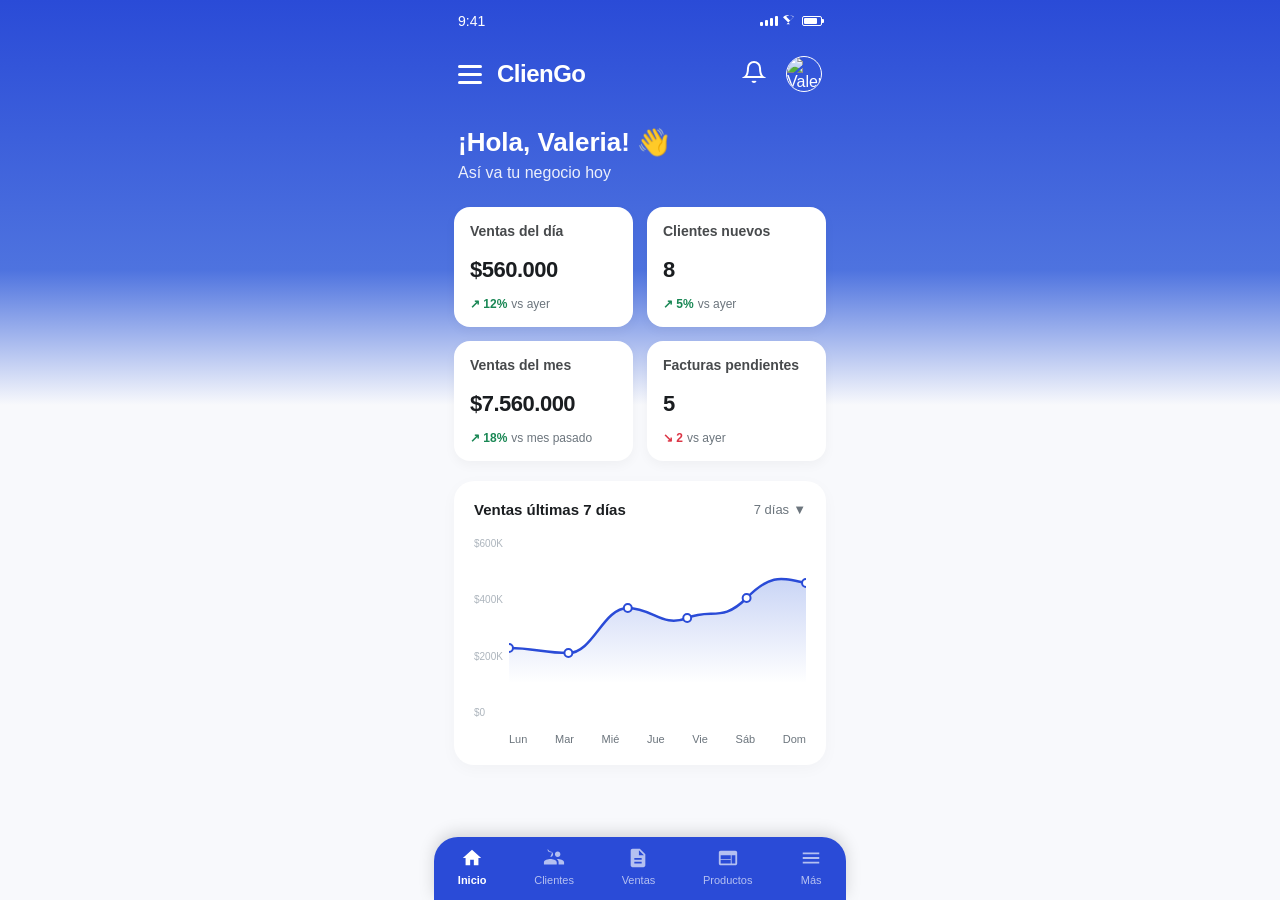
==== index.html @ 51639cb2 "first commit" ====
<!DOCTYPE html>
<html lang="es">
<head>
    <meta charset="UTF-8">
    <meta name="viewport" content="width=device-width, initial-scale=1.0">
    <title>ClienGo Dashboard</title>
    <link rel="stylesheet" href="Css/index.css">
</head>
<body>

    <div class="app-container">
        
        <div class="status-bar">
            <div class="status-time">9:41</div>
            <div class="status-icons">
                <div class="icon-signal">
                    <span></span><span></span><span></span><span></span>
                </div>
                <div class="icon-wifi">
                    <svg width="14" height="14" viewBox="0 0 24 24" fill="currentColor"><path d="M12 21l-12-12c2.4-2.4 5.6-3.7 9-3.7s6.6 1.3 9 3.7l-12 12zm0-15.5c-2.4 0-4.7.9-6.4 2.6l6.4 6.4 6.4-6.4c-1.7-1.7-4-2.6-6.4-2.6z"/></svg>
                </div>
                <div class="icon-battery">
                    <div class="icon-battery-level"></div>
                </div>
            </div>
        </div>

        <header>
            <div class="header-left">
                <div class="menu-btn">
                    <span></span>
                    <span></span>
                    <span></span>
                </div>
                <div class="logo">ClienGo</div>
            </div>
            <div class="header-right">
                <div class="notification-btn">
                    <svg viewBox="0 0 24 24">
                        <path d="M18 8A6 6 0 0 0 6 8c0 7-3 9-3 9h18s-3-2-3-9M13.73 21a2 2 0 0 1-3.46 0"></path>
                    </svg>
                </div>
                <div class="avatar">
                    <img src="https://images.unsplash.com/photo-1534528741775-53994a69daeb?auto=format&fit=crop&q=80&w=100" alt="Valeria">
                </div>
            </div>
        </header>

        <div class="welcome-section">
            <div class="welcome-title">¡Hola, Valeria! 👋</div>
            <div class="welcome-subtitle">Así va tu negocio hoy</div>
        </div>

        <div class="dashboard-grid">
            <div class="card">
                <div class="card-title">Ventas del día</div>
                <div class="card-value">$560.000</div>
                <div class="card-stat">
                    <span class="stat-up">↗ 12%</span> vs ayer
                </div>
            </div>
            <div class="card">
                <div class="card-title">Clientes nuevos</div>
                <div class="card-value">8</div>
                <div class="card-stat">
                    <span class="stat-up">↗ 5%</span> vs ayer
                </div>
            </div>
            <div class="card">
                <div class="card-title">Ventas del mes</div>
                <div class="card-value">$7.560.000</div>
                <div class="card-stat">
                    <span class="stat-up">↗ 18%</span> vs mes pasado
                </div>
            </div>
            <div class="card">
                <div class="card-title">Facturas pendientes</div>
                <div class="card-value">5</div>
                <div class="card-stat">
                    <span class="stat-down">↘ 2</span> vs ayer
                </div>
            </div>
        </div>

        <div class="chart-section">
            <div class="chart-header">
                <div class="chart-title">Ventas últimas 7 días</div>
                <div class="chart-dropdown">7 días <span>▼</span></div>
            </div>
            
            <div class="chart-container">
                <div class="y-axis">
                    <div>$600K</div>
                    <div>$400K</div>
                    <div>$200K</div>
                    <div>$0</div>
                </div>
                
                <div class="chart-svg-wrap">
                    <svg viewBox="0 0 300 145" preserveAspectRatio="none">
                        <defs>
                            <linearGradient id="chart-grad" x1="0" y1="0" x2="0" y2="1">
                                <stop offset="0%" stop-color="#4E73DF" stop-opacity="0.3"/>
                                <stop offset="100%" stop-color="#4E73DF" stop-opacity="0.0"/>
                            </linearGradient>
                        </defs>
                        <path d="M 0 110 C 25 110, 35 115, 60 115 C 85 115, 95 70, 120 70 C 145 70, 155 90, 180 80 C 205 70, 215 85, 240 60 C 265 35, 275 40, 300 45 L 300 145 L 0 145 Z" fill="url(#chart-grad)"/>
                        <path d="M 0 110 C 25 110, 35 115, 60 115 C 85 115, 95 70, 120 70 C 145 70, 155 90, 180 80 C 205 70, 215 85, 240 60 C 265 35, 275 40, 300 45" fill="none" stroke="#2A4BD7" stroke-width="2.5"/>
                        
                        <circle cx="0" cy="110" r="4" fill="#FFF" stroke="#2A4BD7" stroke-width="2"/>
                        <circle cx="60" cy="115" r="4" fill="#FFF" stroke="#2A4BD7" stroke-width="2"/>
                        <circle cx="120" cy="70" r="4" fill="#FFF" stroke="#2A4BD7" stroke-width="2"/>
                        <circle cx="180" cy="80" r="4" fill="#FFF" stroke="#2A4BD7" stroke-width="2"/>
                        <circle cx="240" cy="60" r="4" fill="#FFF" stroke="#2A4BD7" stroke-width="2"/>
                        <circle cx="300" cy="45" r="4" fill="#FFF" stroke="#2A4BD7" stroke-width="2"/>
                    </svg>
                </div>
            </div>
            
            <div class="x-axis">
                <div>Lun</div>
                <div>Mar</div>
                <div>Mié</div>
                <div>Jue</div>
                <div>Vie</div>
                <div>Sáb</div>
                <div>Dom</div>
            </div>
        </div>

        <nav class="bottom-nav">
            <div class="nav-item active">
                <svg viewBox="0 0 24 24"><path d="M10 20v-6h4v6h5v-8h3L12 3 2 12h3v8z"/></svg>
                <div>Inicio</div>
            </div>
            <div class="nav-item">
                <svg viewBox="0 0 24 24"><path d="M16 11c1.66 0 2.99-1.34 2.99-3S17.66 5 16 5c-1.66 0-3 1.34-3 3s1.34 3 3 3zm-8 0c1.66 0 2.99-1.34 2.99-3S9.66 5 8 5C6.34 5 5 1.34 5 3s1.34 3 5 3zm0 2c-2.33 0-7 1.17-7 3.5V19h14v-2.5c0-2.33-4.67-3.5-7-3.5zm8 0c-.29 0-.62.02-.97.05 1.16.84 1.97 1.97 1.97 3.45V19h6v-2.5c0-2.33-4.67-3.5-7-3.5z"/></svg>
                <div>Clientes</div>
            </div>
            <div class="nav-item">
                <svg viewBox="0 0 24 24"><path d="M14 2H6c-1.1 0-1.99.89-1.99 2L4 20c0 1.1.89 2 1.99 2H18c1.1 0 2-.9 2-2V8l-6-6zm2 16H8v-2h8v2zm0-4H8v-2h8v2zm-3-5V3.5L18.5 9H13z"/></svg>
                <div>Ventas</div>
            </div>
            <div class="nav-item">
                <svg viewBox="0 0 24 24"><path d="M20 4H4c-1.1 0-1.99.89-1.99 2L2 18c0 1.1.9 2 2 2h16c1.1 0 2-.9 2-2V6c0-1.1-.9-2-2-2zm-5 14H4v-4h11v4zm0-5H4V9h11v4zm5 5h-4V9h4v9z"/></svg>
                <div>Productos</div>
            </div>
            <div class="nav-item">
                <svg viewBox="0 0 24 24"><path d="M3 18h18v-2H3v2zm0-5h18v-2H3v2zm0-7v2h18V6H3z"/></svg>
                <div>Más</div>
            </div>
        </nav>

    </div>

</body>
</html>
---- Css/index.css ----
* {
            margin: 0;
            padding: 0;
            box-sizing: border-box;
            font-family: -apple-system, BlinkMacSystemFont, "Segoe UI", Roboto, Helvetica, Arial, sans-serif;
        }

        :root {
            --primary-blue: #2A4BD7;
            --gradient-bg: linear-gradient(180deg, #2A4BD7 0%, #4E73DF 30%, #F8F9FC 45%, #F8F9FC 100%);
            --text-white: #FFFFFF;
            --text-dark: #1A1D20;
            --text-muted: #6C757D;
            --card-bg: #FFFFFF;
            --green-up: #198754;
            --red-down: #DC3545;
            --border-light: #E9ECEF;
        }

        body {
            background: var(--gradient-bg);
            min-height: 100vh;
            display: flex;
            justify-content: center;
            color: var(--text-dark);
        }

        /* Contenedor tipo pantalla de smartphone */
        .app-container {
            width: 100%;
            max-width: 412px;
            min-height: 100vh;
            position: relative;
            padding-bottom: 80px; /* Espacio para el navbar inferior */
        }

        /* --- STATUS BAR SIMULADA --- */
        .status-bar {
            display: flex;
            justify-content: space-between;
            align-items: center;
            padding: 12px 24px;
            color: var(--text-white);
            font-size: 14px;
            font-weight: 500;
        }

        .status-icons {
            display: flex;
            gap: 5px;
            align-items: center;
        }

        .icon-signal {
            display: flex;
            align-items: flex-end;
            gap: 2px;
            height: 10px;
        }
        .icon-signal span {
            width: 3px;
            background-color: currentColor;
            border-radius: 1px;
        }
        .icon-signal span:nth-child(1) { height: 4px; }
        .icon-signal span:nth-child(2) { height: 6px; }
        .icon-signal span:nth-child(3) { height: 8px; }
        .icon-signal span:nth-child(4) { height: 10px; }

        .icon-battery {
            width: 20px;
            height: 10px;
            border: 1px solid currentColor;
            border-radius: 2px;
            position: relative;
            padding: 1px;
        }
        .icon-battery::after {
            content: '';
            position: absolute;
            right: -3px;
            top: 2px;
            width: 2px;
            height: 4px;
            background-color: currentColor;
            border-radius: 0 1px 1px 0;
        }
        .icon-battery-level {
            height: 100%;
            width: 80%;
            background-color: currentColor;
            border-radius: 1px;
        }

        /* --- ENCABEZADO / HEADER --- */
        header {
            display: flex;
            justify-content: space-between;
            align-items: center;
            padding: 15px 24px;
            color: var(--text-white);
        }

        .header-left {
            display: flex;
            align-items: center;
            gap: 15px;
        }

        .menu-btn {
            display: flex;
            flex-direction: column;
            gap: 5px;
            cursor: pointer;
        }
        .menu-btn span {
            width: 24px;
            height: 3px;
            background-color: var(--text-white);
            border-radius: 2px;
        }

        .logo {
            font-size: 24px;
            font-weight: bold;
            letter-spacing: -0.5px;
        }

        .header-right {
            display: flex;
            align-items: center;
            gap: 20px;
        }

        .notification-btn {
            position: relative;
            cursor: pointer;
        }
        .notification-btn svg {
            width: 24px;
            height: 24px;
            fill: none;
            stroke: currentColor;
            stroke-width: 2;
        }

        .avatar {
            width: 36px;
            height: 36px;
            border-radius: 50%;
            overflow: hidden;
            border: 1.5px solid var(--text-white);
        }
        .avatar img {
            width: 100%;
            height: 100%;
            object-fit: cover;
        }

        /* --- SECCIÓN BIENVENIDA --- */
        .welcome-section {
            padding: 20px 24px 25px 24px;
            color: var(--text-white);
        }

        .welcome-title {
            font-size: 26px;
            font-weight: 700;
            margin-bottom: 6px;
            display: flex;
            align-items: center;
            gap: 8px;
        }

        .welcome-subtitle {
            font-size: 16px;
            font-weight: 400;
            opacity: 0.9;
        }

        /* --- DASHBOARD GRID (TARJETAS) --- */
        .dashboard-grid {
            display: grid;
            grid-template-columns: 1fr 1fr;
            gap: 14px;
            padding: 0 20px;
            margin-bottom: 20px;
        }

        .card {
            background-color: var(--card-bg);
            border-radius: 16px;
            padding: 16px;
            box-shadow: 0 4px 12px rgba(0, 0, 0, 0.04);
            display: flex;
            flex-direction: column;
            justify-content: space-between;
            min-height: 120px;
        }

        .card-title {
            font-size: 14px;
            color: var(--text-dark);
            font-weight: 600;
            opacity: 0.8;
        }

        .card-value {
            font-size: 22px;
            font-weight: 700;
            color: var(--text-dark);
            margin: 10px 0 6px 0;
            letter-spacing: -0.5px;
        }

        .card-stat {
            font-size: 12px;
            font-weight: 500;
            color: var(--text-muted);
            display: flex;
            align-items: center;
            gap: 4px;
        }

        .stat-up {
            color: var(--green-up);
            font-weight: 600;
        }

        .stat-down {
            color: var(--red-down);
            font-weight: 600;
        }

        /* --- SECCIÓN GRÁFICO --- */
        .chart-section {
            background-color: var(--card-bg);
            margin: 0 20px;
            border-radius: 20px;
            padding: 20px;
            box-shadow: 0 4px 16px rgba(0, 0, 0, 0.03);
        }

        .chart-header {
            display: flex;
            justify-content: space-between;
            align-items: center;
            margin-bottom: 20px;
        }

        .chart-title {
            font-size: 15px;
            font-weight: 700;
            color: var(--text-dark);
        }

        .chart-dropdown {
            font-size: 13px;
            color: var(--text-muted);
            font-weight: 500;
            display: flex;
            align-items: center;
            gap: 4px;
            cursor: pointer;
        }

        /* SVG del Gráfico e Indicadores del Eje Y */
        .chart-container {
            position: relative;
            width: 100%;
            height: 180px;
        }

        .y-axis {
            position: absolute;
            left: 0;
            top: 0;
            height: 100%;
            display: flex;
            flex-direction: column;
            justify-content: space-between;
            font-size: 10px;
            color: #ADB5BD;
            font-weight: 500;
            z-index: 2;
        }

        /* Contenedor del trazado SVG plano */
        .chart-svg-wrap {
            position: absolute;
            left: 35px;
            right: 0;
            top: 0;
            height: 145px;
        }

        .chart-svg-wrap svg {
            width: 100%;
            height: 100%;
        }

        /* Días en el Eje X */
        .x-axis {
            display: flex;
            justify-content: space-between;
            padding-left: 35px;
            margin-top: 15px;
            font-size: 11px;
            color: var(--text-muted);
            font-weight: 500;
        }

        /* --- MENÚ DE NAVEGACIÓN INFERIOR --- */
        .bottom-nav {
            position: fixed;
            bottom: 0;
            width: 100%;
            max-width: 412px;
            background-color: var(--primary-blue);
            display: flex;
            justify-content: space-around;
            align-items: center;
            padding: 10px 0 14px 0;
            border-top-left-radius: 24px;
            border-top-right-radius: 24px;
            box-shadow: 0 -4px 16px rgba(0, 0, 0, 0.15);
            z-index: 10;
        }

        .nav-item {
            display: flex;
            flex-direction: column;
            align-items: center;
            color: rgba(255, 255, 255, 0.65);
            font-size: 11px;
            font-weight: 500;
            text-decoration: none;
            gap: 5px;
            cursor: pointer;
        }

        .nav-item.active {
            color: var(--text-white);
            font-weight: 600;
        }

        .nav-item svg {
            width: 22px;
            height: 22px;
            fill: currentColor;
        }
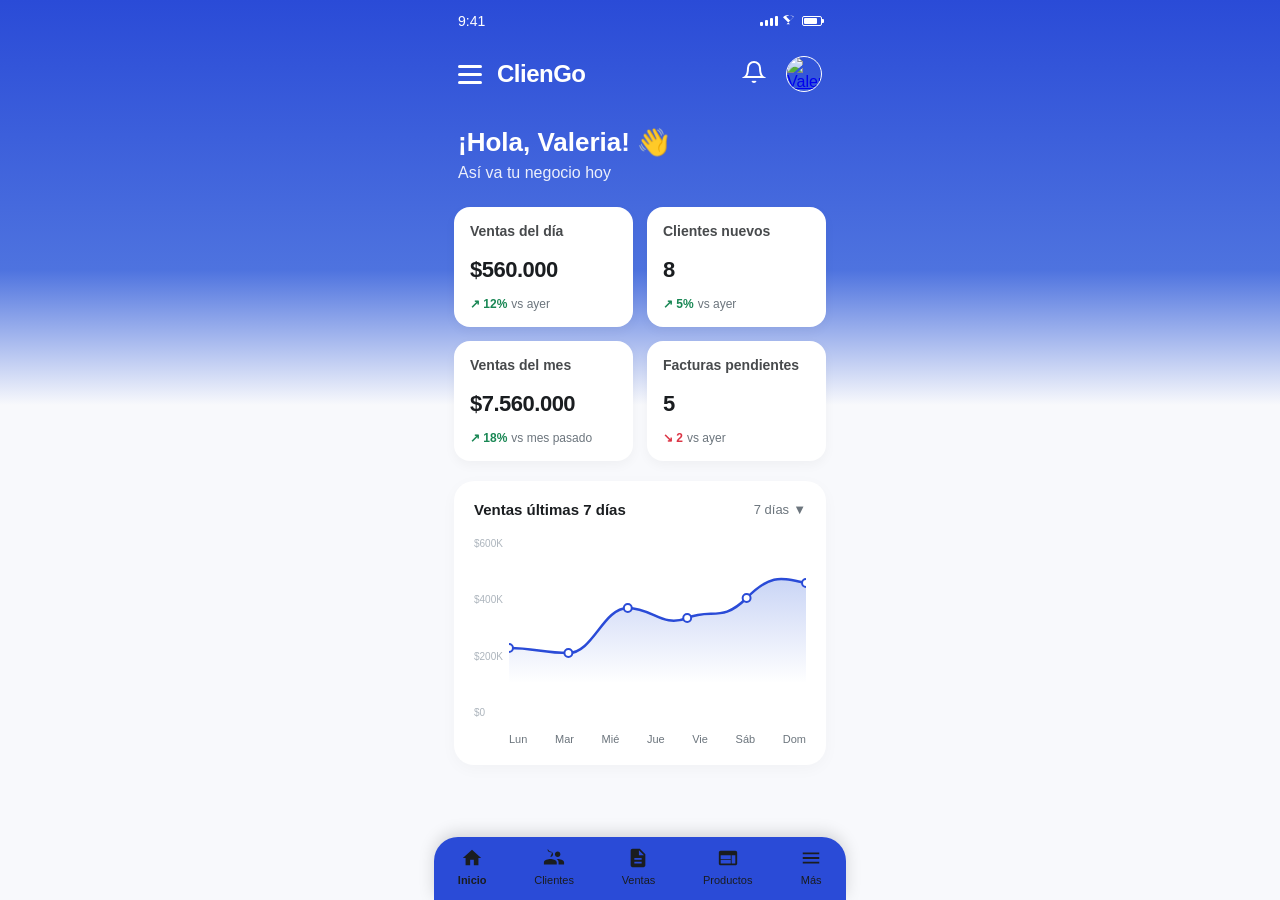
==== commit 361f7672: "se agrego el resto de paginas y sus vinculaciones" ====
--- a/index.html
+++ b/index.html
@@ -3,7 +3,7 @@
 <head>
     <meta charset="UTF-8">
     <meta name="viewport" content="width=device-width, initial-scale=1.0">
-    <title>ClienGo Dashboard</title>
+    <title>ClienGo Inicio</title>
     <link rel="stylesheet" href="Css/index.css">
 </head>
 <body>
@@ -41,7 +41,9 @@
                     </svg>
                 </div>
                 <div class="avatar">
-                    <img src="https://images.unsplash.com/photo-1534528741775-53994a69daeb?auto=format&fit=crop&q=80&w=100" alt="Valeria">
+                    <a href="/paginas/otros.html" style="display: block; border-radius: 50%;">
+                        <img src="https://images.unsplash.com/photo-1534528741775-53994a69daeb?auto=format&fit=crop&q=80&w=100" alt="Valeria">
+                    </a>
                 </div>
             </div>
         </header>
@@ -52,104 +54,117 @@
         </div>
 
         <div class="dashboard-grid">
-            <div class="card">
-                <div class="card-title">Ventas del día</div>
-                <div class="card-value">$560.000</div>
-                <div class="card-stat">
-                    <span class="stat-up">↗ 12%</span> vs ayer
+    <!-- Tarjeta 1: Ventas del día -->
+    <a href="/paginas/dashboard.html" style="text-decoration: none; color: inherit; display: block;">
+        <div class="card" style="cursor: pointer;">
+            <div class="card-title">Ventas del día</div>
+            <div class="card-value">$560.000</div>
+            <div class="card-stat">
+                <span class="stat-up">↗ 12%</span> vs ayer
+            </div>
+        </div>
+    </a>
+
+    <!-- Tarjeta 2: Clientes nuevos -->
+    <div class="card">
+        <div class="card-title">Clientes nuevos</div>
+        <div class="card-value">8</div>
+        <div class="card-stat">
+            <span class="stat-up">↗ 5%</span> vs ayer
+        </div>
+    </div>
+        
+    <!-- Tarjeta 3: Ventas del mes -->
+    <a href="/paginas/dashboard.html" style="text-decoration: none; color: inherit; display: block;">
+        <div class="card" style="cursor: pointer;">
+            <div class="card-title">Ventas del mes</div>
+            <div class="card-value">$7.560.000</div>
+            <div class="card-stat">
+                <span class="stat-up">↗ 18%</span> vs mes pasado
+            </div>
+        </div>
+    </a>
+
+    <!-- Tarjeta 4: Facturas pendientes -->
+    <div class="card">
+        <div class="card-title">Facturas pendientes</div>
+        <div class="card-value">5</div>
+        <div class="card-stat">
+            <span class="stat-down">↘ 2</span> vs ayer
+        </div>
+    </div>
+</div>
+
+        <a href="/paginas/dashboard.html" class="chart-link-wrapper" style="text-decoration: none; color: inherit; display: block;">
+            <div class="chart-section">
+                <div class="chart-header">
+                    <div class="chart-title">Ventas últimas 7 días</div>
+                    <div class="chart-dropdown">7 días <span>▼</span></div>
+                </div>
+                
+                <div class="chart-container">
+                    <div class="y-axis">
+                        <div>$600K</div>
+                        <div>$400K</div>
+                        <div>$200K</div>
+                        <div>$0</div>
+                    </div>
+                    
+                    <div class="chart-svg-wrap">
+                        <svg viewBox="0 0 300 145" preserveAspectRatio="none">
+                            <defs>
+                                <linearGradient id="chart-grad" x1="0" y1="0" x2="0" y2="1">
+                                    <stop offset="0%" stop-color="#4E73DF" stop-opacity="0.3"/>
+                                    <stop offset="100%" stop-color="#4E73DF" stop-opacity="0.0"/>
+                                </linearGradient>
+                            </defs>
+                            <path d="M 0 110 C 25 110, 35 115, 60 115 C 85 115, 95 70, 120 70 C 145 70, 155 90, 180 80 C 205 70, 215 85, 240 60 C 265 35, 275 40, 300 45 L 300 145 L 0 145 Z" fill="url(#chart-grad)"/>
+                            <path d="M 0 110 C 25 110, 35 115, 60 115 C 85 115, 95 70, 120 70 C 145 70, 155 90, 180 80 C 205 70, 215 85, 240 60 C 265 35, 275 40, 300 45" fill="none" stroke="#2A4BD7" stroke-width="2.5"/>
+                            
+                            <circle cx="0" cy="110" r="4" fill="#FFF" stroke="#2A4BD7" stroke-width="2"/>
+                            <circle cx="60" cy="115" r="4" fill="#FFF" stroke="#2A4BD7" stroke-width="2"/>
+                            <circle cx="120" cy="70" r="4" fill="#FFF" stroke="#2A4BD7" stroke-width="2"/>
+                            <circle cx="180" cy="80" r="4" fill="#FFF" stroke="#2A4BD7" stroke-width="2"/>
+                            <circle cx="240" cy="60" r="4" fill="#FFF" stroke="#2A4BD7" stroke-width="2"/>
+                            <circle cx="300" cy="45" r="4" fill="#FFF" stroke="#2A4BD7" stroke-width="2"/>
+                        </svg>
+                    </div>
+                </div>
+                
+                <div class="x-axis">
+                    <div>Lun</div>
+                    <div>Mar</div>
+                    <div>Mié</div>
+                    <div>Jue</div>
+                    <div>Vie</div>
+                    <div>Sáb</div>
+                    <div>Dom</div>
                 </div>
             </div>
-            <div class="card">
-                <div class="card-title">Clientes nuevos</div>
-                <div class="card-value">8</div>
-                <div class="card-stat">
-                    <span class="stat-up">↗ 5%</span> vs ayer
-                </div>
-            </div>
-            <div class="card">
-                <div class="card-title">Ventas del mes</div>
-                <div class="card-value">$7.560.000</div>
-                <div class="card-stat">
-                    <span class="stat-up">↗ 18%</span> vs mes pasado
-                </div>
-            </div>
-            <div class="card">
-                <div class="card-title">Facturas pendientes</div>
-                <div class="card-value">5</div>
-                <div class="card-stat">
-                    <span class="stat-down">↘ 2</span> vs ayer
-                </div>
-            </div>
-        </div>
+        </a>
 
-        <div class="chart-section">
-            <div class="chart-header">
-                <div class="chart-title">Ventas últimas 7 días</div>
-                <div class="chart-dropdown">7 días <span>▼</span></div>
-            </div>
-            
-            <div class="chart-container">
-                <div class="y-axis">
-                    <div>$600K</div>
-                    <div>$400K</div>
-                    <div>$200K</div>
-                    <div>$0</div>
-                </div>
-                
-                <div class="chart-svg-wrap">
-                    <svg viewBox="0 0 300 145" preserveAspectRatio="none">
-                        <defs>
-                            <linearGradient id="chart-grad" x1="0" y1="0" x2="0" y2="1">
-                                <stop offset="0%" stop-color="#4E73DF" stop-opacity="0.3"/>
-                                <stop offset="100%" stop-color="#4E73DF" stop-opacity="0.0"/>
-                            </linearGradient>
-                        </defs>
-                        <path d="M 0 110 C 25 110, 35 115, 60 115 C 85 115, 95 70, 120 70 C 145 70, 155 90, 180 80 C 205 70, 215 85, 240 60 C 265 35, 275 40, 300 45 L 300 145 L 0 145 Z" fill="url(#chart-grad)"/>
-                        <path d="M 0 110 C 25 110, 35 115, 60 115 C 85 115, 95 70, 120 70 C 145 70, 155 90, 180 80 C 205 70, 215 85, 240 60 C 265 35, 275 40, 300 45" fill="none" stroke="#2A4BD7" stroke-width="2.5"/>
-                        
-                        <circle cx="0" cy="110" r="4" fill="#FFF" stroke="#2A4BD7" stroke-width="2"/>
-                        <circle cx="60" cy="115" r="4" fill="#FFF" stroke="#2A4BD7" stroke-width="2"/>
-                        <circle cx="120" cy="70" r="4" fill="#FFF" stroke="#2A4BD7" stroke-width="2"/>
-                        <circle cx="180" cy="80" r="4" fill="#FFF" stroke="#2A4BD7" stroke-width="2"/>
-                        <circle cx="240" cy="60" r="4" fill="#FFF" stroke="#2A4BD7" stroke-width="2"/>
-                        <circle cx="300" cy="45" r="4" fill="#FFF" stroke="#2A4BD7" stroke-width="2"/>
-                    </svg>
-                </div>
-            </div>
-            
-            <div class="x-axis">
-                <div>Lun</div>
-                <div>Mar</div>
-                <div>Mié</div>
-                <div>Jue</div>
-                <div>Vie</div>
-                <div>Sáb</div>
-                <div>Dom</div>
-            </div>
-        </div>
-
-        <nav class="bottom-nav">
-            <div class="nav-item active">
-                <svg viewBox="0 0 24 24"><path d="M10 20v-6h4v6h5v-8h3L12 3 2 12h3v8z"/></svg>
-                <div>Inicio</div>
-            </div>
-            <div class="nav-item">
-                <svg viewBox="0 0 24 24"><path d="M16 11c1.66 0 2.99-1.34 2.99-3S17.66 5 16 5c-1.66 0-3 1.34-3 3s1.34 3 3 3zm-8 0c1.66 0 2.99-1.34 2.99-3S9.66 5 8 5C6.34 5 5 1.34 5 3s1.34 3 5 3zm0 2c-2.33 0-7 1.17-7 3.5V19h14v-2.5c0-2.33-4.67-3.5-7-3.5zm8 0c-.29 0-.62.02-.97.05 1.16.84 1.97 1.97 1.97 3.45V19h6v-2.5c0-2.33-4.67-3.5-7-3.5z"/></svg>
-                <div>Clientes</div>
-            </div>
-            <div class="nav-item">
-                <svg viewBox="0 0 24 24"><path d="M14 2H6c-1.1 0-1.99.89-1.99 2L4 20c0 1.1.89 2 1.99 2H18c1.1 0 2-.9 2-2V8l-6-6zm2 16H8v-2h8v2zm0-4H8v-2h8v2zm-3-5V3.5L18.5 9H13z"/></svg>
-                <div>Ventas</div>
-            </div>
-            <div class="nav-item">
-                <svg viewBox="0 0 24 24"><path d="M20 4H4c-1.1 0-1.99.89-1.99 2L2 18c0 1.1.9 2 2 2h16c1.1 0 2-.9 2-2V6c0-1.1-.9-2-2-2zm-5 14H4v-4h11v4zm0-5H4V9h11v4zm5 5h-4V9h4v9z"/></svg>
-                <div>Productos</div>
-            </div>
-            <div class="nav-item">
-                <svg viewBox="0 0 24 24"><path d="M3 18h18v-2H3v2zm0-5h18v-2H3v2zm0-7v2h18V6H3z"/></svg>
-                <div>Más</div>
-            </div>
-        </nav>
+    <nav class="bottom-nav">
+        <a href="../index.html" class="nav-item active" style="text-decoration: none; color: inherit;">
+            <svg viewBox="0 0 24 24"><path d="M10 20v-6h4v6h5v-8h3L12 3 2 12h3v8z"/></svg>
+            <div>Inicio</div>
+        </a>
+        <a href="/paginas/clientes.html" class="nav-item" style="text-decoration: none; color: inherit;">
+            <svg viewBox="0 0 24 24"><path d="M16 11c1.66 0 2.99-1.34 2.99-3S17.66 5 16 5c-1.66 0-3 1.34-3 3s1.34 3 3 3zm-8 0c1.66 0 2.99-1.34 2.99-3S9.66 5 8 5C6.34 5 5 1.34 5 3s1.34 3 5 3zm0 2c-2.33 0-7 1.17-7 3.5V19h14v-2.5c0-2.33-4.67-3.5-7-3.5zm8 0c-.29 0-.62.02-.97.05 1.16.84 1.97 1.97 1.97 3.45V19h6v-2.5c0-2.33-4.67-3.5-7-3.5z"/></svg>
+            <div>Clientes</div>
+        </a>
+        <a href="/paginas/ventas.html" class="nav-item" style="text-decoration: none; color: inherit;">
+            <svg viewBox="0 0 24 24"><path d="M14 2H6c-1.1 0-1.99.89-1.99 2L4 20c0 1.1.89 2 1.99 2H18c1.1 0 2-.9 2-2V8l-6-6zm2 16H8v-2h8v2zm0-4H8v-2h8v2zm-3-5V3.5L18.5 9H13z"/></svg>
+            <div>Ventas</div>
+        </a>
+        <a href="/paginas/productos.html" class="nav-item" style="text-decoration: none; color: inherit;">
+            <svg viewBox="0 0 24 24"><path d="M20 4H4c-1.1 0-1.99.89-1.99 2L2 18c0 1.1.9 2 2 2h16c1.1 0 2-.9 2-2V6c0-1.1-.9-2-2-2zm-5 14H4v-4h11v4zm0-5H4V9h11v4zm5 5h-4V9h4v9z"/></svg>
+            <div>Productos</div>
+        </a>
+        <a href="/paginas/otros.html" class="nav-item" style="text-decoration: none; color: inherit;">
+            <svg viewBox="0 0 24 24"><path d="M3 18h18v-2H3v2zm0-5h18v-2H3v2zm0-7v2h18V6H3z"/></svg>
+            <div>Más</div>
+        </a>
+    </nav>
 
     </div>
 
--- a/Css/index.css
+++ b/Css/index.css
@@ -1,351 +1,352 @@
+/* --- RESET & VARIABLES GLOBALES --- */
 * {
-            margin: 0;
-            padding: 0;
-            box-sizing: border-box;
-            font-family: -apple-system, BlinkMacSystemFont, "Segoe UI", Roboto, Helvetica, Arial, sans-serif;
-        }
-
-        :root {
-            --primary-blue: #2A4BD7;
-            --gradient-bg: linear-gradient(180deg, #2A4BD7 0%, #4E73DF 30%, #F8F9FC 45%, #F8F9FC 100%);
-            --text-white: #FFFFFF;
-            --text-dark: #1A1D20;
-            --text-muted: #6C757D;
-            --card-bg: #FFFFFF;
-            --green-up: #198754;
-            --red-down: #DC3545;
-            --border-light: #E9ECEF;
-        }
-
-        body {
-            background: var(--gradient-bg);
-            min-height: 100vh;
-            display: flex;
-            justify-content: center;
-            color: var(--text-dark);
-        }
-
-        /* Contenedor tipo pantalla de smartphone */
-        .app-container {
-            width: 100%;
-            max-width: 412px;
-            min-height: 100vh;
-            position: relative;
-            padding-bottom: 80px; /* Espacio para el navbar inferior */
-        }
-
-        /* --- STATUS BAR SIMULADA --- */
-        .status-bar {
-            display: flex;
-            justify-content: space-between;
-            align-items: center;
-            padding: 12px 24px;
-            color: var(--text-white);
-            font-size: 14px;
-            font-weight: 500;
-        }
-
-        .status-icons {
-            display: flex;
-            gap: 5px;
-            align-items: center;
-        }
-
-        .icon-signal {
-            display: flex;
-            align-items: flex-end;
-            gap: 2px;
-            height: 10px;
-        }
-        .icon-signal span {
-            width: 3px;
-            background-color: currentColor;
-            border-radius: 1px;
-        }
-        .icon-signal span:nth-child(1) { height: 4px; }
-        .icon-signal span:nth-child(2) { height: 6px; }
-        .icon-signal span:nth-child(3) { height: 8px; }
-        .icon-signal span:nth-child(4) { height: 10px; }
-
-        .icon-battery {
-            width: 20px;
-            height: 10px;
-            border: 1px solid currentColor;
-            border-radius: 2px;
-            position: relative;
-            padding: 1px;
-        }
-        .icon-battery::after {
-            content: '';
-            position: absolute;
-            right: -3px;
-            top: 2px;
-            width: 2px;
-            height: 4px;
-            background-color: currentColor;
-            border-radius: 0 1px 1px 0;
-        }
-        .icon-battery-level {
-            height: 100%;
-            width: 80%;
-            background-color: currentColor;
-            border-radius: 1px;
-        }
-
-        /* --- ENCABEZADO / HEADER --- */
-        header {
-            display: flex;
-            justify-content: space-between;
-            align-items: center;
-            padding: 15px 24px;
-            color: var(--text-white);
-        }
-
-        .header-left {
-            display: flex;
-            align-items: center;
-            gap: 15px;
-        }
-
-        .menu-btn {
-            display: flex;
-            flex-direction: column;
-            gap: 5px;
-            cursor: pointer;
-        }
-        .menu-btn span {
-            width: 24px;
-            height: 3px;
-            background-color: var(--text-white);
-            border-radius: 2px;
-        }
-
-        .logo {
-            font-size: 24px;
-            font-weight: bold;
-            letter-spacing: -0.5px;
-        }
-
-        .header-right {
-            display: flex;
-            align-items: center;
-            gap: 20px;
-        }
-
-        .notification-btn {
-            position: relative;
-            cursor: pointer;
-        }
-        .notification-btn svg {
-            width: 24px;
-            height: 24px;
-            fill: none;
-            stroke: currentColor;
-            stroke-width: 2;
-        }
-
-        .avatar {
-            width: 36px;
-            height: 36px;
-            border-radius: 50%;
-            overflow: hidden;
-            border: 1.5px solid var(--text-white);
-        }
-        .avatar img {
-            width: 100%;
-            height: 100%;
-            object-fit: cover;
-        }
-
-        /* --- SECCIÓN BIENVENIDA --- */
-        .welcome-section {
-            padding: 20px 24px 25px 24px;
-            color: var(--text-white);
-        }
-
-        .welcome-title {
-            font-size: 26px;
-            font-weight: 700;
-            margin-bottom: 6px;
-            display: flex;
-            align-items: center;
-            gap: 8px;
-        }
-
-        .welcome-subtitle {
-            font-size: 16px;
-            font-weight: 400;
-            opacity: 0.9;
-        }
-
-        /* --- DASHBOARD GRID (TARJETAS) --- */
-        .dashboard-grid {
-            display: grid;
-            grid-template-columns: 1fr 1fr;
-            gap: 14px;
-            padding: 0 20px;
-            margin-bottom: 20px;
-        }
-
-        .card {
-            background-color: var(--card-bg);
-            border-radius: 16px;
-            padding: 16px;
-            box-shadow: 0 4px 12px rgba(0, 0, 0, 0.04);
-            display: flex;
-            flex-direction: column;
-            justify-content: space-between;
-            min-height: 120px;
-        }
-
-        .card-title {
-            font-size: 14px;
-            color: var(--text-dark);
-            font-weight: 600;
-            opacity: 0.8;
-        }
-
-        .card-value {
-            font-size: 22px;
-            font-weight: 700;
-            color: var(--text-dark);
-            margin: 10px 0 6px 0;
-            letter-spacing: -0.5px;
-        }
-
-        .card-stat {
-            font-size: 12px;
-            font-weight: 500;
-            color: var(--text-muted);
-            display: flex;
-            align-items: center;
-            gap: 4px;
-        }
-
-        .stat-up {
-            color: var(--green-up);
-            font-weight: 600;
-        }
-
-        .stat-down {
-            color: var(--red-down);
-            font-weight: 600;
-        }
-
-        /* --- SECCIÓN GRÁFICO --- */
-        .chart-section {
-            background-color: var(--card-bg);
-            margin: 0 20px;
-            border-radius: 20px;
-            padding: 20px;
-            box-shadow: 0 4px 16px rgba(0, 0, 0, 0.03);
-        }
-
-        .chart-header {
-            display: flex;
-            justify-content: space-between;
-            align-items: center;
-            margin-bottom: 20px;
-        }
-
-        .chart-title {
-            font-size: 15px;
-            font-weight: 700;
-            color: var(--text-dark);
-        }
-
-        .chart-dropdown {
-            font-size: 13px;
-            color: var(--text-muted);
-            font-weight: 500;
-            display: flex;
-            align-items: center;
-            gap: 4px;
-            cursor: pointer;
-        }
-
-        /* SVG del Gráfico e Indicadores del Eje Y */
-        .chart-container {
-            position: relative;
-            width: 100%;
-            height: 180px;
-        }
-
-        .y-axis {
-            position: absolute;
-            left: 0;
-            top: 0;
-            height: 100%;
-            display: flex;
-            flex-direction: column;
-            justify-content: space-between;
-            font-size: 10px;
-            color: #ADB5BD;
-            font-weight: 500;
-            z-index: 2;
-        }
-
-        /* Contenedor del trazado SVG plano */
-        .chart-svg-wrap {
-            position: absolute;
-            left: 35px;
-            right: 0;
-            top: 0;
-            height: 145px;
-        }
-
-        .chart-svg-wrap svg {
-            width: 100%;
-            height: 100%;
-        }
-
-        /* Días en el Eje X */
-        .x-axis {
-            display: flex;
-            justify-content: space-between;
-            padding-left: 35px;
-            margin-top: 15px;
-            font-size: 11px;
-            color: var(--text-muted);
-            font-weight: 500;
-        }
-
-        /* --- MENÚ DE NAVEGACIÓN INFERIOR --- */
-        .bottom-nav {
-            position: fixed;
-            bottom: 0;
-            width: 100%;
-            max-width: 412px;
-            background-color: var(--primary-blue);
-            display: flex;
-            justify-content: space-around;
-            align-items: center;
-            padding: 10px 0 14px 0;
-            border-top-left-radius: 24px;
-            border-top-right-radius: 24px;
-            box-shadow: 0 -4px 16px rgba(0, 0, 0, 0.15);
-            z-index: 10;
-        }
-
-        .nav-item {
-            display: flex;
-            flex-direction: column;
-            align-items: center;
-            color: rgba(255, 255, 255, 0.65);
-            font-size: 11px;
-            font-weight: 500;
-            text-decoration: none;
-            gap: 5px;
-            cursor: pointer;
-        }
-
-        .nav-item.active {
-            color: var(--text-white);
-            font-weight: 600;
-        }
-
-        .nav-item svg {
-            width: 22px;
-            height: 22px;
-            fill: currentColor;
-        }+    margin: 0;
+    padding: 0;
+    box-sizing: border-box;
+    font-family: -apple-system, BlinkMacSystemFont, "Segoe UI", Roboto, Helvetica, Arial, sans-serif;
+    }
+
+:root {
+    --primary-blue: #2A4BD7;
+    --gradient-bg: linear-gradient(180deg, #2A4BD7 0%, #4E73DF 30%, #F8F9FC 45%, #F8F9FC 100%);
+    --text-white: #FFFFFF;
+    --text-dark: #1A1D20;
+    --text-muted: #6C757D;
+    --card-bg: #FFFFFF;
+    --green-up: #198754;
+    --red-down: #DC3545;
+    --border-light: #E9ECEF;
+    }
+
+body {
+    background: var(--gradient-bg);
+    min-height: 100vh;
+    display: flex;
+    justify-content: center;
+    color: var(--text-dark);
+    }
+
+ /* Contenedor tipo pantalla de smartphone */
+.app-container {
+    width: 100%;
+    max-width: 412px;
+    min-height: 100vh;
+    position: relative;
+    padding-bottom: 80px; /* Espacio para el navbar inferior */
+    }
+
+/* --- STATUS BAR SIMULADA --- */
+.status-bar {
+    display: flex;
+    justify-content: space-between;
+    align-items: center;
+    padding: 12px 24px;
+    color: var(--text-white);
+    font-size: 14px;
+    font-weight: 500;
+    }
+
+.status-icons {
+    display: flex;
+    gap: 5px;
+    align-items: center;
+    }
+
+.icon-signal {
+    display: flex;
+    align-items: flex-end;
+    gap: 2px;
+    height: 10px;
+    }
+.icon-signal span {
+    width: 3px;
+    background-color: currentColor;
+    border-radius: 1px;
+    }
+.icon-signal span:nth-child(1) { height: 4px; }
+.icon-signal span:nth-child(2) { height: 6px; }
+.icon-signal span:nth-child(3) { height: 8px; }
+.icon-signal span:nth-child(4) { height: 10px; }
+
+.icon-battery {
+    width: 20px;
+    height: 10px;
+    border: 1px solid currentColor;
+    border-radius: 2px;
+    position: relative;
+    padding: 1px;
+    }
+.icon-battery::after {
+    content: '';
+    position: absolute;
+    right: -3px;
+    top: 2px;
+    width: 2px;
+    height: 4px;
+    background-color: currentColor;
+    border-radius: 0 1px 1px 0;
+    }
+.icon-battery-level {
+    height: 100%;
+    width: 80%;
+    background-color: currentColor;
+    border-radius: 1px;
+    }
+
+ /* --- ENCABEZADO / HEADER --- */
+    header {
+    display: flex;
+    justify-content: space-between;
+    align-items: center;
+    padding: 15px 24px;
+    color: var(--text-white);
+    }
+
+.header-left {
+    display: flex;
+    align-items: center;
+    gap: 15px;
+    }
+
+ .menu-btn {
+    display: flex;
+    flex-direction: column;
+    gap: 5px;
+    cursor: pointer;
+    }
+.menu-btn span {
+    width: 24px;
+    height: 3px;
+    background-color: var(--text-white);
+    border-radius: 2px;
+    }
+
+.logo {
+    font-size: 24px;
+    font-weight: bold;
+    letter-spacing: -0.5px;
+    }
+
+.header-right {
+    display: flex;
+    align-items: center;
+    gap: 20px;
+    }
+
+.notification-btn {
+    position: relative;
+    cursor: pointer;
+    }
+    .notification-btn svg {
+    width: 24px;
+    height: 24px;
+    fill: none;
+    stroke: currentColor;
+    stroke-width: 2;
+    }
+
+.avatar {
+    width: 36px;
+    height: 36px;
+    border-radius: 50%;
+    overflow: hidden;
+    border: 1.5px solid var(--text-white);
+    }
+.avatar img {
+    width: 100%;
+    height: 100%;
+    object-fit: cover;
+    }
+
+/* --- SECCIÓN BIENVENIDA --- */
+.welcome-section {
+    padding: 20px 24px 25px 24px;
+    color: var(--text-white);
+    }
+
+.welcome-title {
+    font-size: 26px;
+    font-weight: 700;
+    margin-bottom: 6px;
+    display: flex;
+    align-items: center;
+    gap: 8px;
+    }
+
+.welcome-subtitle {
+    font-size: 16px;
+    font-weight: 400;
+    opacity: 0.9;
+    }
+
+/* --- DASHBOARD GRID (TARJETAS) --- */
+    .dashboard-grid {
+    display: grid;
+    grid-template-columns: 1fr 1fr;
+    gap: 14px;
+    padding: 0 20px;
+    margin-bottom: 20px;
+    }
+
+.card {
+    background-color: var(--card-bg);
+    border-radius: 16px;
+    padding: 16px;
+    box-shadow: 0 4px 12px rgba(0, 0, 0, 0.04);
+    display: flex;
+    flex-direction: column;
+    justify-content: space-between;
+    min-height: 120px;
+    }
+
+.card-title {
+    font-size: 14px;
+    color: var(--text-dark);
+    font-weight: 600;
+    opacity: 0.8;
+    }
+
+.card-value {
+    font-size: 22px;
+    font-weight: 700;
+    color: var(--text-dark);
+    margin: 10px 0 6px 0;
+    letter-spacing: -0.5px;
+    }
+
+.card-stat {
+    font-size: 12px;
+    font-weight: 500;
+    color: var(--text-muted);
+    display: flex;
+    align-items: center;
+    gap: 4px;
+    }
+
+.stat-up {
+    color: var(--green-up);
+    font-weight: 600;
+    }
+
+.stat-down {
+    color: var(--red-down);
+    font-weight: 600;
+    }
+
+/* --- SECCIÓN GRÁFICO --- */
+.chart-section {
+    background-color: var(--card-bg);
+    margin: 0 20px;
+    border-radius: 20px;
+    padding: 20px;
+    box-shadow: 0 4px 16px rgba(0, 0, 0, 0.03);
+    }
+
+.chart-header {
+    display: flex;
+    justify-content: space-between;
+    align-items: center;
+    margin-bottom: 20px;
+    }
+
+.chart-title {
+    font-size: 15px;
+    font-weight: 700;
+    color: var(--text-dark);
+    }
+
+.chart-dropdown {
+    font-size: 13px;
+    color: var(--text-muted);
+    font-weight: 500;
+    display: flex;
+    align-items: center;
+    gap: 4px;
+    cursor: pointer;
+    }
+
+/* SVG del Gráfico e Indicadores del Eje Y */
+.chart-container {
+    position: relative;
+    width: 100%;
+    height: 180px;
+    }
+
+.y-axis {
+    position: absolute;
+    left: 0;
+    top: 0;
+    height: 100%;
+    display: flex;
+    flex-direction: column;
+    justify-content: space-between;
+    font-size: 10px;
+    color: #ADB5BD;
+    font-weight: 500;
+    z-index: 2;
+    }
+
+/* Contenedor del trazado SVG plano */
+.chart-svg-wrap {
+    position: absolute;
+    left: 35px;
+    right: 0;
+    top: 0;
+    height: 145px;
+    }
+
+.chart-svg-wrap svg {
+    width: 100%;
+    height: 100%;
+    }
+
+/* Días en el Eje X */
+.x-axis {
+    display: flex;
+    justify-content: space-between;
+    padding-left: 35px;
+    margin-top: 15px;
+    font-size: 11px;
+    color: var(--text-muted);
+    font-weight: 500;
+    }
+
+/* --- MENÚ DE NAVEGACIÓN INFERIOR --- */
+.bottom-nav {
+    position: fixed;
+    bottom: 0;
+    width: 100%;
+    max-width: 412px;
+    background-color: var(--primary-blue);
+    display: flex;
+    justify-content: space-around;
+    align-items: center;
+    padding: 10px 0 14px 0;
+    border-top-left-radius: 24px;
+    border-top-right-radius: 24px;
+    box-shadow: 0 -4px 16px rgba(0, 0, 0, 0.15);
+    z-index: 10;
+    }
+
+.nav-item {
+    display: flex;
+    flex-direction: column;
+    align-items: center;
+    color: rgba(255, 255, 255, 0.65);
+    font-size: 11px;
+    font-weight: 500;
+    text-decoration: none;
+    gap: 5px;
+    cursor: pointer;
+    }
+
+.nav-item.active {
+    color: var(--text-white);
+    font-weight: 600;
+    }
+
+.nav-item svg {
+    width: 22px;
+    height: 22px;
+    fill: currentColor;
+    }
